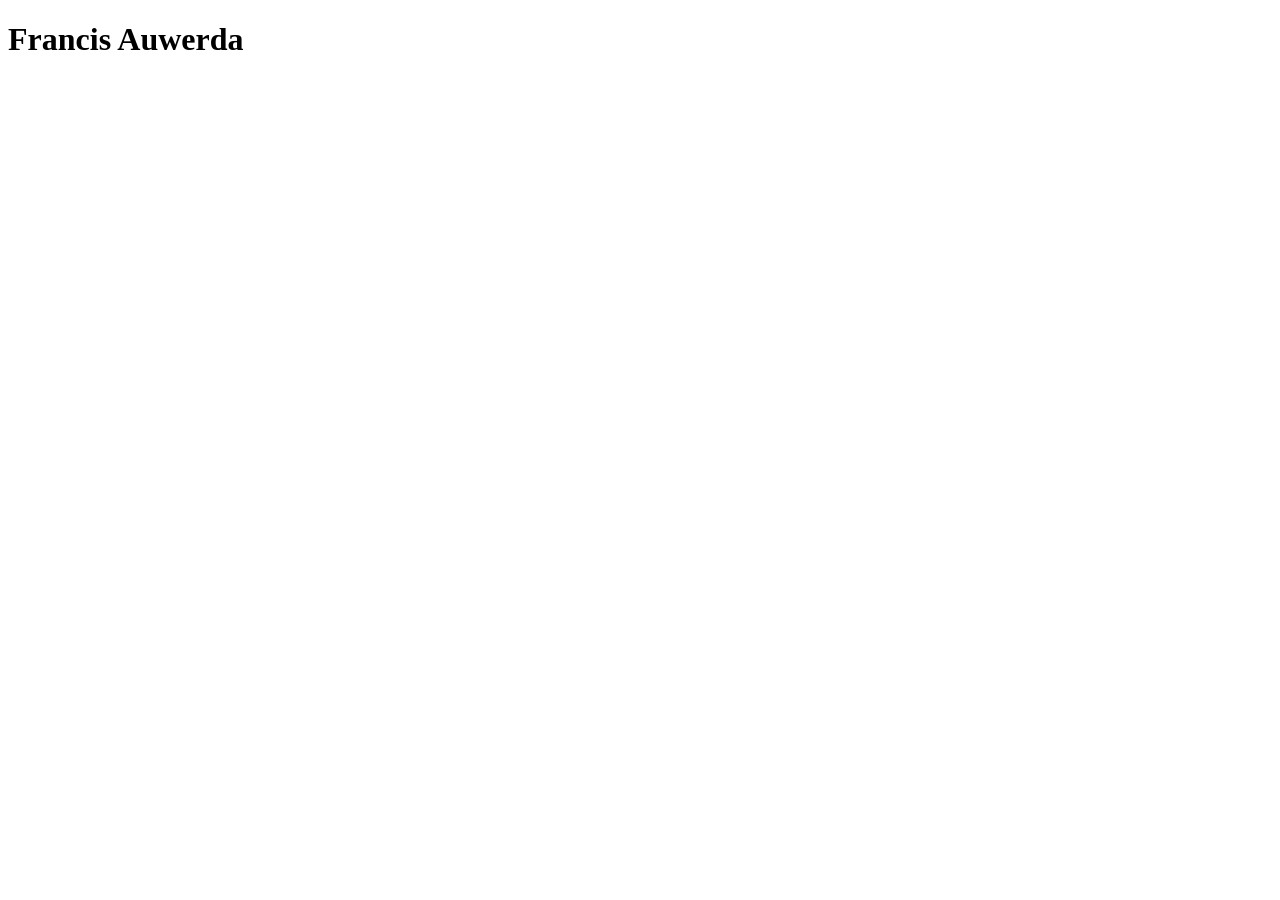
==== index.html @ 4466bc30 "Add index.html" ====
<!DOCTYPE html>
<html lang="en">
<head>
    <meta charset="UTF-8">
    <meta name="viewport" content="width=device-width, initial-scale=1.0">
    <title>Francis</title>
</head>
<body>
    <h1>Francis Auwerda</h1>
</body>
</html>
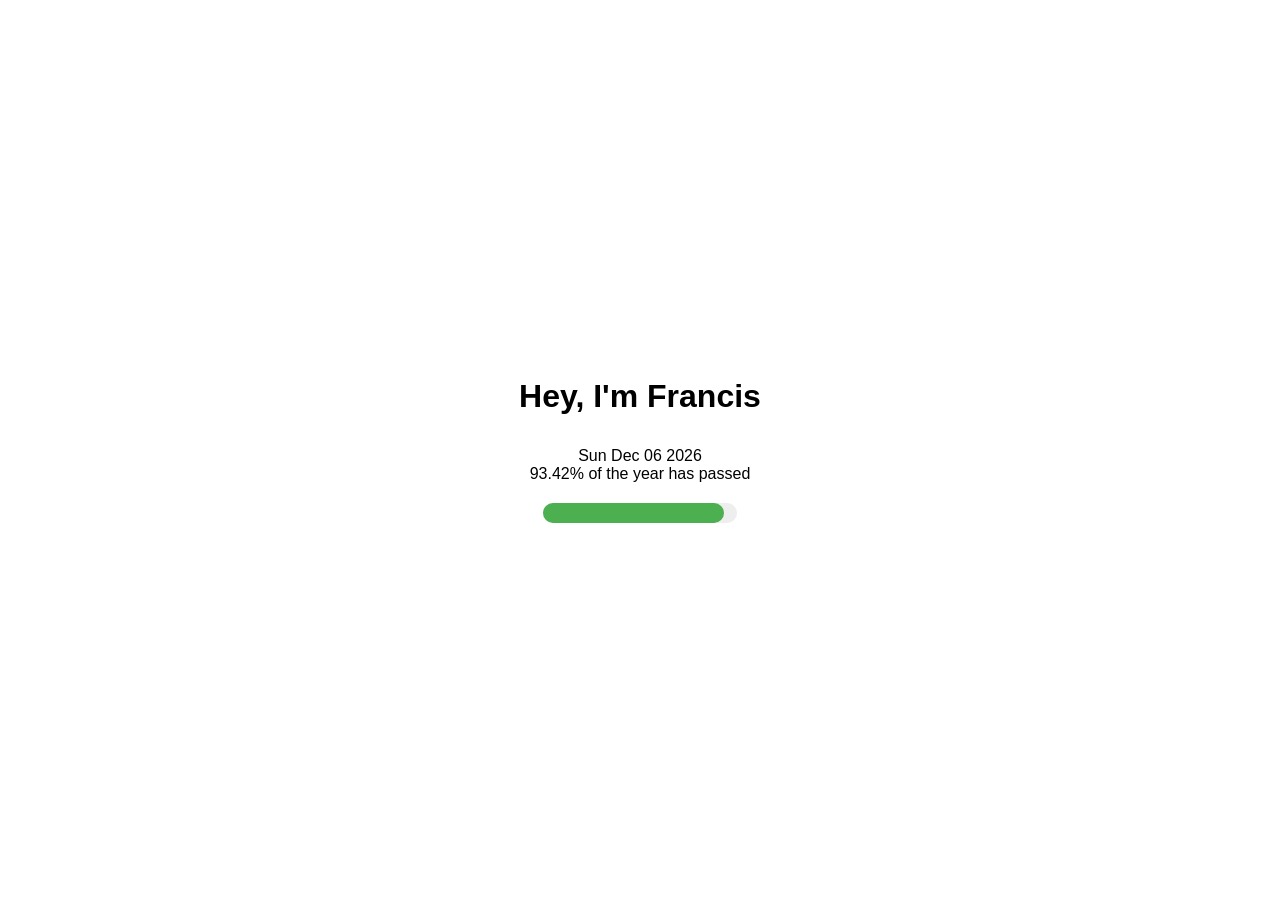
==== commit a079fcdc: "Add basic website" ====
--- a/index.html
+++ b/index.html
@@ -1,11 +1,25 @@
 <!DOCTYPE html>
 <html lang="en">
-<head>
-    <meta charset="UTF-8">
-    <meta name="viewport" content="width=device-width, initial-scale=1.0">
-    <title>Francis</title>
-</head>
-<body>
-    <h1>Francis Auwerda</h1>
-</body>
-</html>+  <head>
+    <meta charset="UTF-8" />
+    <meta name="viewport" content="width=device-width, initial-scale=1.0" />
+    <meta name="description" content="Francis's website" />
+    <meta name="author" content="Francis" />
+    <link
+      rel="icon"
+      href="data:image/svg+xml,<svg xmlns=%22http://www.w3.org/2000/svg%22 viewBox=%2210 0 100 100%22><text y=%22.90em%22 font-size=%2290%22>🍦</text></svg>"
+    />
+    <title>Francis - Personal Website</title>
+    <link rel="stylesheet" href="styles.css" />
+  </head>
+  <body>
+    <div class="container">
+      <h1>Hey, I'm Francis</h1>
+      <div id="percentage"></div>
+      <div id="progress-bar-container">
+        <div id="progress-bar"></div>
+      </div>
+    </div>
+    <script src="script.js"></script>
+  </body>
+</html>
--- a/styles.css
+++ b/styles.css
@@ -0,0 +1,48 @@
+@media (prefers-color-scheme: dark) {
+  :root {
+      --bg-color: #121212;
+      --text-color: white;
+      --btn-bg-color: #222;
+      --btn-text-color: #aaa;
+  }
+}
+
+body {
+  font-family: Arial, sans-serif;
+  margin: 0;
+  padding: 0;
+  display: flex;
+  justify-content: center;
+  align-items: center;
+  min-height: 100vh;
+  background-color: var(--bg-color);
+  color: var(--text-color);
+  transition: background-color 0.3s, color 0.3s;
+}
+
+.container {
+  text-align: center;
+}
+
+h1 {
+  font-size: 2rem;
+  margin-bottom: 2rem;
+}
+
+#progress-bar-container {
+    width: 80%;
+    margin: 20px auto;
+    background-color: #eee;
+    height: 20px;
+    border-radius: 10px;
+    position: relative;
+}
+
+#progress-bar {
+    height: 100%;
+    width: 0;
+    background-color: #4CAF50;
+    border-radius: 10px;
+    transition: width 0.5s ease-in-out;
+}
+
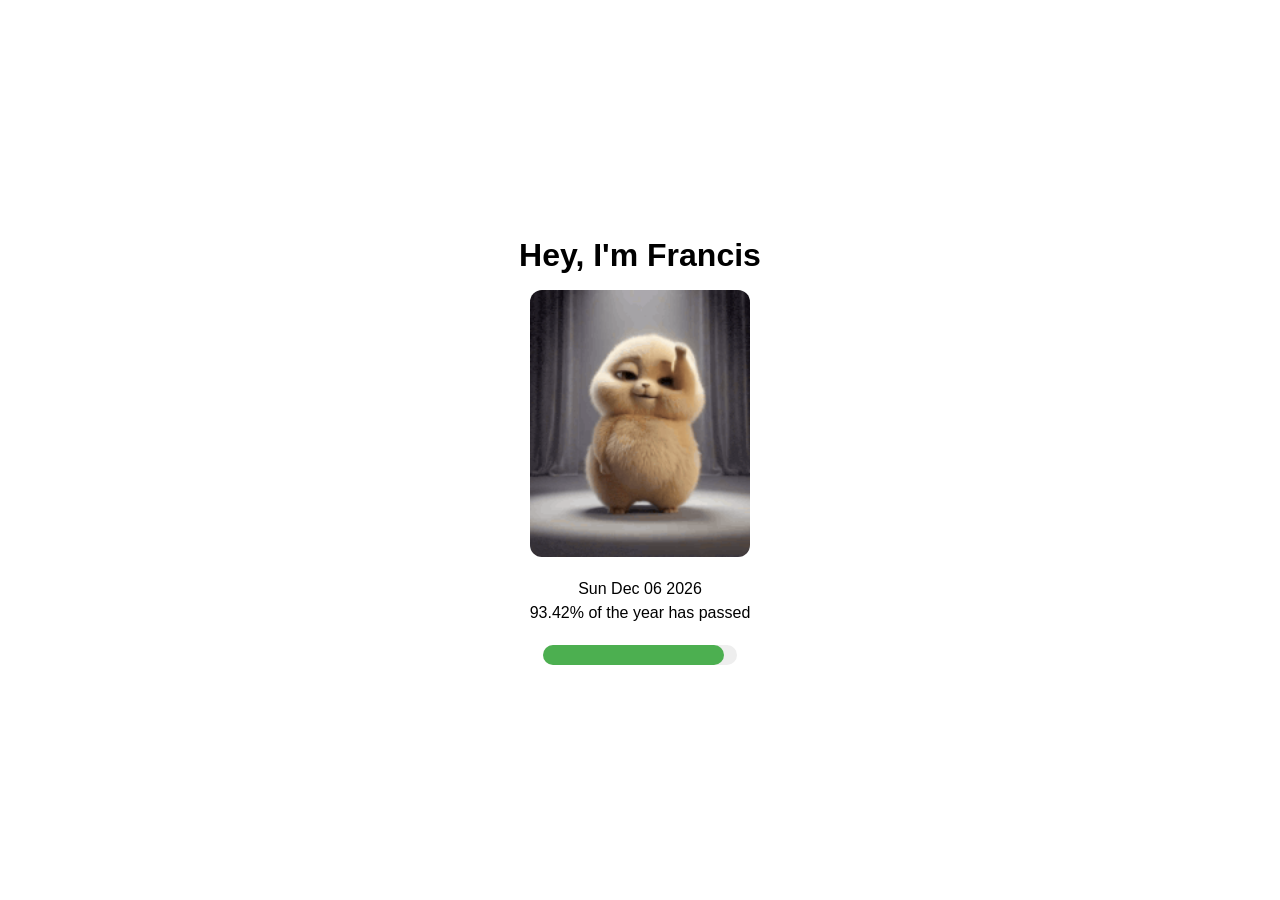
==== commit 565740f4: "Add dancing hamster to the year-progress homepage Keep the simple hello + year bar, and drop the Min" ====
--- a/index.html
+++ b/index.html
@@ -15,6 +15,13 @@
   <body>
     <div class="container">
       <h1>Hey, I'm Francis</h1>
+      <img
+        class="hamster"
+        src="hamster.gif"
+        alt="Dancing hamster"
+        width="220"
+        height="220"
+      />
       <div id="percentage"></div>
       <div id="progress-bar-container">
         <div id="progress-bar"></div>
--- a/styles.css
+++ b/styles.css
@@ -1,9 +1,9 @@
 @media (prefers-color-scheme: dark) {
   :root {
-      --bg-color: #121212;
-      --text-color: white;
-      --btn-bg-color: #222;
-      --btn-text-color: #aaa;
+    --bg-color: #121212;
+    --text-color: white;
+    --btn-bg-color: #222;
+    --btn-text-color: #aaa;
   }
 }
 
@@ -22,27 +22,41 @@
 
 .container {
   text-align: center;
+  padding: 1.5rem;
 }
 
 h1 {
   font-size: 2rem;
-  margin-bottom: 2rem;
+  margin-bottom: 1rem;
+}
+
+.hamster {
+  display: block;
+  width: min(220px, 55vw);
+  height: auto;
+  margin: 0.5rem auto 1.25rem;
+  border-radius: 12px;
+}
+
+#percentage {
+  margin-bottom: 0.75rem;
+  line-height: 1.5;
 }
 
 #progress-bar-container {
-    width: 80%;
-    margin: 20px auto;
-    background-color: #eee;
-    height: 20px;
-    border-radius: 10px;
-    position: relative;
+  width: 80%;
+  max-width: 420px;
+  margin: 20px auto;
+  background-color: #eee;
+  height: 20px;
+  border-radius: 10px;
+  position: relative;
 }
 
 #progress-bar {
-    height: 100%;
-    width: 0;
-    background-color: #4CAF50;
-    border-radius: 10px;
-    transition: width 0.5s ease-in-out;
+  height: 100%;
+  width: 0;
+  background-color: #4caf50;
+  border-radius: 10px;
+  transition: width 0.5s ease-in-out;
 }
-
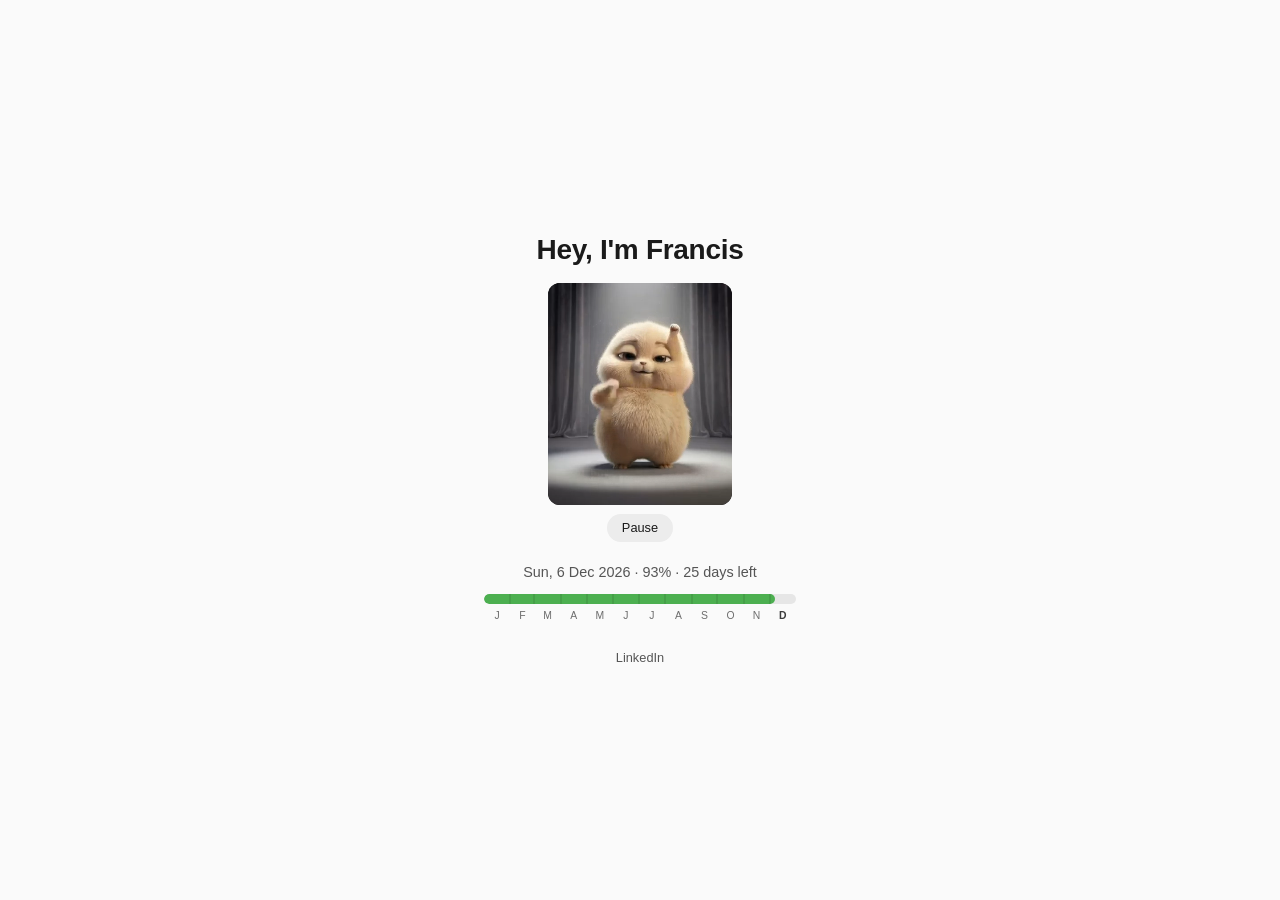
==== commit e70b173b: "Polish homepage: pauseable hamster, year bar, LinkedIn Replace the GIF with a pause/play video, tigh" ====
--- a/index.html
+++ b/index.html
@@ -1,10 +1,11 @@
 <!DOCTYPE html>
-<html lang="en">
+<html lang="en-NZ">
   <head>
     <meta charset="UTF-8" />
     <meta name="viewport" content="width=device-width, initial-scale=1.0" />
     <meta name="description" content="Francis's website" />
     <meta name="author" content="Francis" />
+    <meta name="color-scheme" content="light dark" />
     <link
       rel="icon"
       href="data:image/svg+xml,<svg xmlns=%22http://www.w3.org/2000/svg%22 viewBox=%2210 0 100 100%22><text y=%22.90em%22 font-size=%2290%22>🍦</text></svg>"
@@ -13,20 +14,60 @@
     <link rel="stylesheet" href="styles.css" />
   </head>
   <body>
-    <div class="container">
+    <main class="container">
       <h1>Hey, I'm Francis</h1>
-      <img
-        class="hamster"
-        src="hamster.gif"
-        alt="Dancing hamster"
-        width="220"
-        height="220"
-      />
-      <div id="percentage"></div>
-      <div id="progress-bar-container">
-        <div id="progress-bar"></div>
+
+      <div class="hamster-wrap">
+        <video
+          id="hamster"
+          class="hamster"
+          poster="hamster-still.jpg"
+          muted
+          playsinline
+          loop
+          preload="metadata"
+          aria-label="Dancing hamster animation"
+          tabindex="-1"
+        >
+          <source src="hamster.webm" type="video/webm" />
+          <source src="hamster.mp4" type="video/mp4" />
+        </video>
+        <button
+          type="button"
+          id="hamster-toggle"
+          class="hamster-toggle"
+          aria-controls="hamster"
+          aria-pressed="false"
+        >
+          Pause
+        </button>
       </div>
-    </div>
+
+      <div class="year">
+        <p id="percentage" class="year-meta"></p>
+        <div
+          id="progress-bar-container"
+          role="progressbar"
+          aria-valuemin="0"
+          aria-valuemax="100"
+          aria-valuenow="0"
+          aria-labelledby="percentage"
+        >
+          <div id="progress-bar"></div>
+          <div id="month-ticks" class="month-ticks" aria-hidden="true"></div>
+        </div>
+        <div id="month-labels" class="month-labels" aria-hidden="true"></div>
+      </div>
+
+      <p class="elsewhere">
+        <a
+          href="https://www.linkedin.com/in/francis-auwerda/"
+          rel="me noopener noreferrer"
+          target="_blank"
+          >LinkedIn</a
+        >
+      </p>
+    </main>
     <script src="script.js"></script>
   </body>
 </html>
--- a/styles.css
+++ b/styles.css
@@ -1,62 +1,190 @@
+:root {
+  --bg-color: #fafafa;
+  --text-color: #1a1a1a;
+  --muted-color: #555;
+  --bar-track: #e6e6e6;
+  --bar-fill: #4caf50;
+  --tick-color: rgba(0, 0, 0, 0.18);
+  --focus: #0b57d0;
+  --button-bg: #ececec;
+  --button-text: #1a1a1a;
+  --link: #555;
+  --link-hover: #1a1a1a;
+}
+
 @media (prefers-color-scheme: dark) {
   :root {
     --bg-color: #121212;
-    --text-color: white;
-    --btn-bg-color: #222;
-    --btn-text-color: #aaa;
+    --text-color: #f2f2f2;
+    --muted-color: #a8a8a8;
+    --bar-track: #2a2a2a;
+    --bar-fill: #4caf50;
+    --tick-color: rgba(255, 255, 255, 0.22);
+    --focus: #8ab4f8;
+    --button-bg: #2a2a2a;
+    --button-text: #f2f2f2;
+    --link: #a8a8a8;
+    --link-hover: #f2f2f2;
   }
 }
 
+* {
+  box-sizing: border-box;
+}
+
 body {
-  font-family: Arial, sans-serif;
+  font-family: Arial, Helvetica, sans-serif;
   margin: 0;
   padding: 0;
   display: flex;
   justify-content: center;
   align-items: center;
   min-height: 100vh;
+  min-height: 100dvh;
   background-color: var(--bg-color);
   color: var(--text-color);
-  transition: background-color 0.3s, color 0.3s;
 }
 
 .container {
   text-align: center;
-  padding: 1.5rem;
+  width: min(100%, 22rem);
+  padding: 1.5rem 1.25rem;
 }
 
 h1 {
-  font-size: 2rem;
-  margin-bottom: 1rem;
+  font-size: 1.75rem;
+  font-weight: 700;
+  letter-spacing: -0.01em;
+  line-height: 1.2;
+  margin: 0 0 1rem;
+}
+
+.hamster-wrap {
+  display: flex;
+  flex-direction: column;
+  align-items: center;
+  gap: 0.55rem;
+  margin: 0 auto 1.25rem;
 }
 
 .hamster {
   display: block;
-  width: min(220px, 55vw);
+  width: 11.5rem;
+  max-width: 70%;
   height: auto;
-  margin: 0.5rem auto 1.25rem;
-  border-radius: 12px;
+  border-radius: 0.75rem;
+  cursor: pointer;
+  background: #000;
 }
 
-#percentage {
-  margin-bottom: 0.75rem;
-  line-height: 1.5;
+.hamster-toggle {
+  appearance: none;
+  border: 1px solid transparent;
+  border-radius: 999px;
+  padding: 0.35rem 0.85rem;
+  font: inherit;
+  font-size: 0.8rem;
+  line-height: 1.2;
+  color: var(--button-text);
+  background: var(--button-bg);
+  cursor: pointer;
+}
+
+.hamster-toggle:hover {
+  filter: brightness(0.96);
+}
+
+.hamster-toggle:focus-visible,
+.elsewhere a:focus-visible {
+  outline: 2px solid var(--focus);
+  outline-offset: 3px;
+}
+
+.year {
+  width: 100%;
+}
+
+.year-meta {
+  margin: 0 0 0.7rem;
+  font-size: 0.9rem;
+  line-height: 1.4;
+  color: var(--muted-color);
 }
 
 #progress-bar-container {
-  width: 80%;
-  max-width: 420px;
-  margin: 20px auto;
-  background-color: #eee;
-  height: 20px;
-  border-radius: 10px;
   position: relative;
+  width: 100%;
+  margin: 0 auto;
+  background-color: var(--bar-track);
+  height: 0.65rem;
+  border-radius: 999px;
+  overflow: hidden;
 }
 
 #progress-bar {
   height: 100%;
   width: 0;
-  background-color: #4caf50;
-  border-radius: 10px;
+  background-color: var(--bar-fill);
+  border-radius: 999px;
   transition: width 0.5s ease-in-out;
 }
+
+.month-ticks {
+  position: absolute;
+  inset: 0;
+  pointer-events: none;
+}
+
+.month-tick {
+  position: absolute;
+  top: 0;
+  bottom: 0;
+  width: 1px;
+  background: var(--tick-color);
+  transform: translateX(-0.5px);
+}
+
+.month-labels {
+  position: relative;
+  height: 1.1rem;
+  margin-top: 0.35rem;
+  font-size: 0.65rem;
+  letter-spacing: 0.02em;
+  color: var(--muted-color);
+  opacity: 0.85;
+}
+
+.month-label {
+  position: absolute;
+  top: 0;
+  transform: translateX(-50%);
+}
+
+.month-label.is-current {
+  color: var(--text-color);
+  font-weight: 700;
+  opacity: 1;
+}
+
+.elsewhere {
+  margin: 1.35rem 0 0;
+  font-size: 0.8rem;
+  line-height: 1.4;
+}
+
+.elsewhere a {
+  color: var(--link);
+  text-decoration: none;
+  border-bottom: 1px solid transparent;
+}
+
+.elsewhere a:hover {
+  color: var(--link-hover);
+  border-bottom-color: currentColor;
+}
+
+@media (prefers-reduced-motion: reduce) {
+  #progress-bar {
+    transition: none;
+  }
+}
